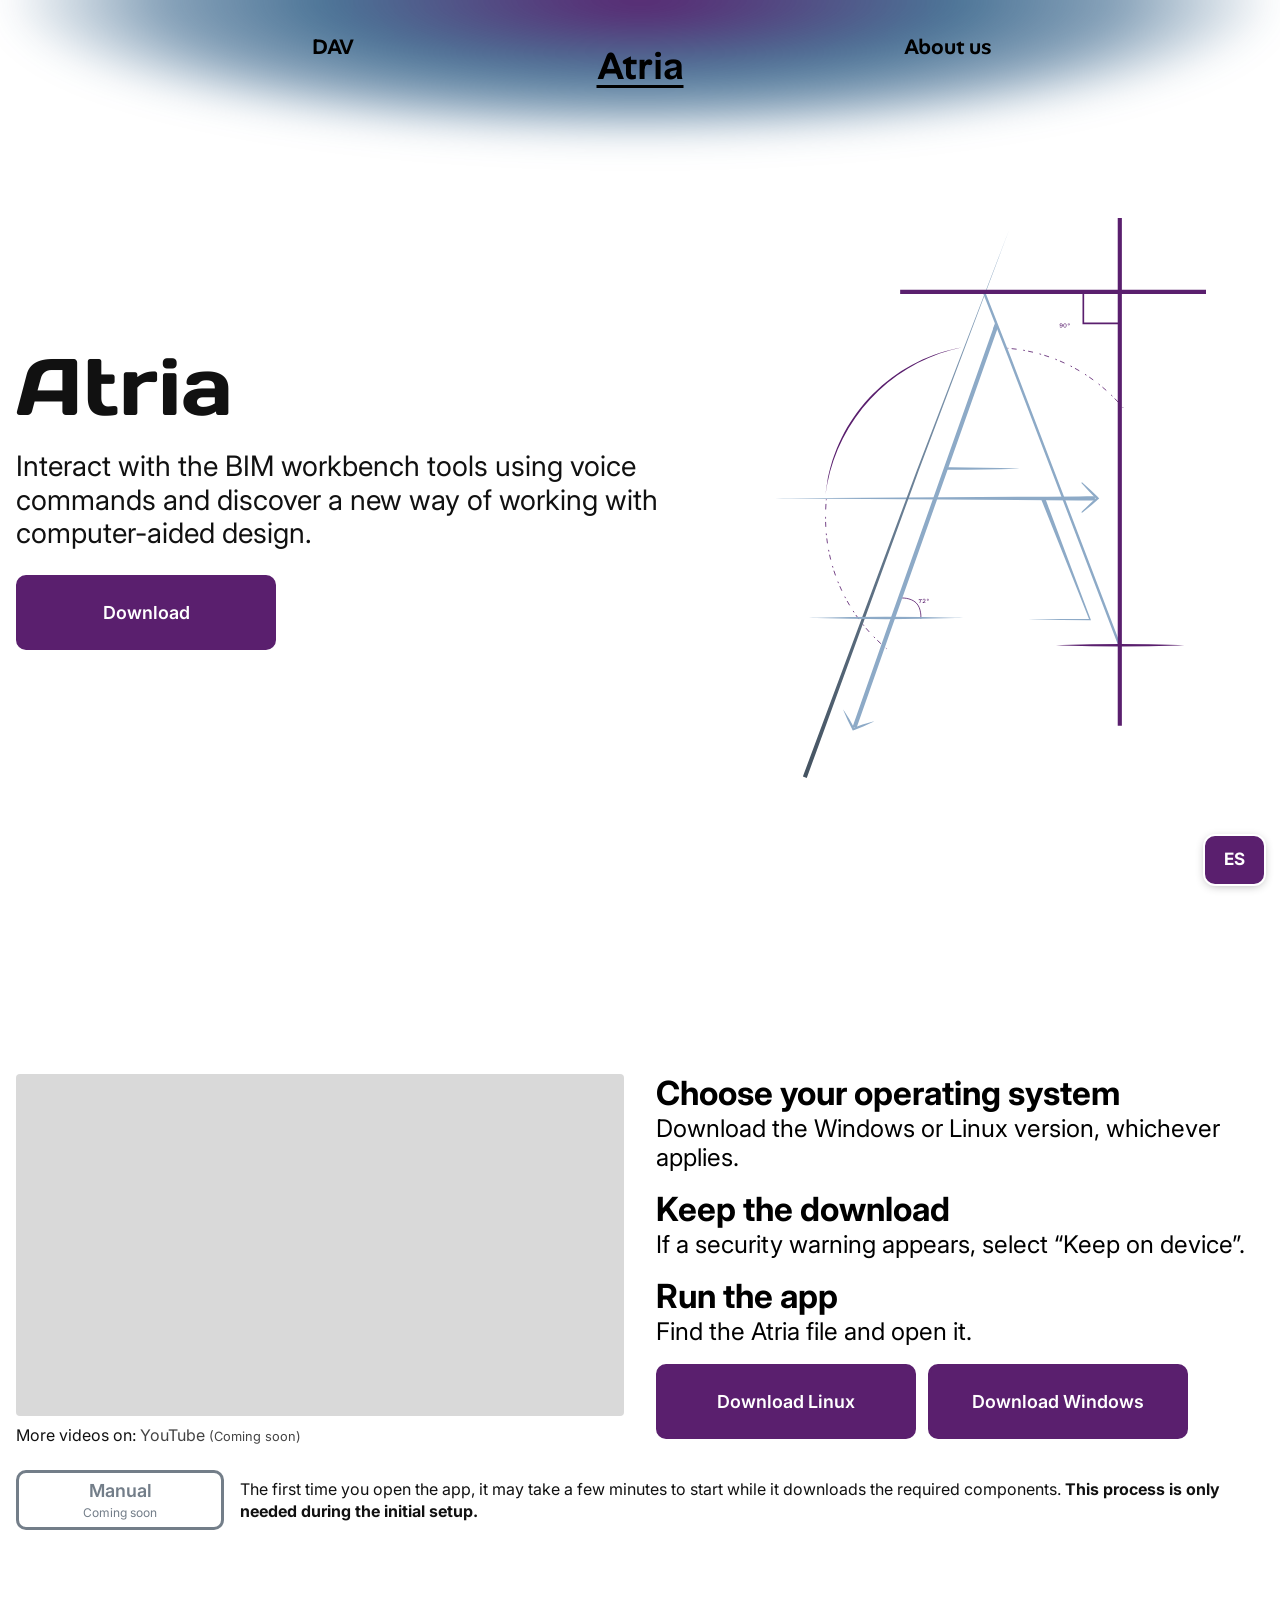
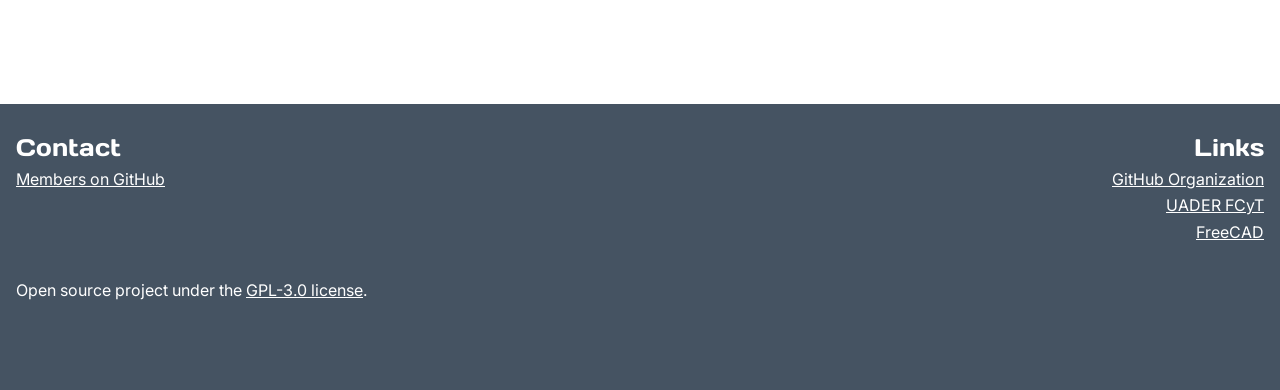
==== en/index.html @ 426ceb81 "fix(header): center navigation and refine radial gradients" ====
<!doctype html>
<html lang="en">
<head>
  <meta charset="utf-8">
  <meta name="viewport" content="width=device-width, initial-scale=1">
  <title>Atria — Voice commands for the BIM workbench</title>
  <meta name="description" content="Atria lets you interact with the BIM workbench tools using voice commands. Open source project from UADER.">
  <link rel="canonical" href="https://dav-atria-web.vercel.app/en/">
  <link rel="alternate" hreflang="es" href="https://dav-atria-web.vercel.app/">
  <link rel="alternate" hreflang="en" href="https://dav-atria-web.vercel.app/en/">
  <link rel="alternate" hreflang="x-default" href="https://dav-atria-web.vercel.app/">
  <meta property="og:type" content="website">
  <meta property="og:title" content="Atria — Voice commands for the BIM workbench">
  <meta property="og:description" content="Atria lets you interact with the BIM workbench tools using voice commands. Open source project from UADER.">
  <meta property="og:url" content="https://dav-atria-web.vercel.app/en/">
  <meta property="og:locale" content="en_US">
  <!-- TODO: og:image (URL absoluta bajo https://dav-atria-web.vercel.app/assets/img/) cuando se exporte desde Figma -->
  <link rel="icon" type="image/svg+xml" href="../assets/img/atria-ilustracion.svg">
  <link rel="preconnect" href="https://fonts.googleapis.com">
  <link rel="preconnect" href="https://fonts.gstatic.com" crossorigin>
  <link href="https://fonts.googleapis.com/css2?family=Alan+Sans:wght@300..900&family=Days+One&family=Inter:wght@400;600;700&display=swap" rel="stylesheet">
  <link rel="stylesheet" href="../css/styles.css">
</head>
<body>
  <a class="skip-link" href="#main">Skip to content</a>

  <header class="site-header" data-active="atria">
    <div class="nav-blob" aria-hidden="true"></div>
    <div class="site-header__bar">
      <button type="button" class="menu-toggle" aria-expanded="false" aria-controls="main-nav">Menu</button>
      <nav id="main-nav" class="main-nav" aria-label="Main">
        <a href="../en/dav.html">DAV</a>
        <a href="../en/index.html" aria-current="page"><span translate="no" class="notranslate">Atria</span></a>
        <a href="../en/about.html">About us</a>
      </nav>
    </div>
  </header>

  <main id="main">
    <section class="section section--screen section--atria" aria-labelledby="page-title">
      <div class="container">
        <div class="hero">
          <div class="hero__text">
            <h1 id="page-title"><span translate="no" class="notranslate">Atria</span></h1>
            <p class="lead">Interact with the BIM workbench tools using voice commands and discover a new way of working with computer-aided design.</p>
            <div class="btn-row">
              <a class="btn btn--atria" href="#descargas"><span class="btn__label">Download</span></a>
            </div>
          </div>
          <img class="hero__visual hero__visual--atria" src="../assets/img/atria-ilustracion.svg" alt="" width="520" height="675">
        </div>
      </div>
    </section>
    <section class="section section--screen section--atria" id="descargas" aria-label="How to install Atria">
      <div class="container">
        <div class="downloads">
          <div class="downloads__video" role="img" aria-label="Space reserved for the tutorial video"></div>
          <p class="downloads__more">More videos on:
            <span class="link-soon" data-link="youtube">YouTube <small>(Coming soon)</small></span>
          </p>
          <div class="steps" role="group" aria-label="How to install Atria">
            <div class="step">
              <h2>Choose your operating system</h2>
              <p>Download the Windows or Linux version, whichever applies.</p>
            </div>
            <div class="step">
              <h2>Keep the download</h2>
              <p>If a security warning appears, select “Keep on device”.</p>
            </div>
            <div class="step">
              <h2>Run the app</h2>
              <p>Find the <span translate="no" class="notranslate">Atria</span> file and open it.</p>
            </div>
            <div class="btn-row">
              <button type="button" class="btn btn--atria" data-link="downloads.atriaLinux" disabled aria-disabled="true"><span class="btn__label">Download Linux</span><small>Coming soon</small></button>
              <button type="button" class="btn btn--atria" data-link="downloads.atriaWindows" disabled aria-disabled="true"><span class="btn__label">Download Windows</span><small>Coming soon</small></button>
            </div>
          </div>
          <div class="manual">
            <button type="button" class="btn btn--outline btn--atria-outline" data-link="manual.atria.en" disabled aria-disabled="true"><span class="btn__label">Manual</span><small>Coming soon</small></button>
            <p>The first time you open the app, it may take a few minutes to start while it downloads the required components. <strong>This process is only needed during the initial setup.</strong></p>
          </div>
        </div>
      </div>
    </section>
  </main>

  <footer class="site-footer site-footer--atria">
    <div class="container site-footer__grid">
      <div>
        <h2 class="site-footer__title">Contact</h2>
        <ul>
          <li><a href="https://github.com/orgs/DAv-Project-Team-UADER/people" target="_blank" rel="noopener noreferrer">Members on GitHub</a></li>
        </ul>
      </div>
      <div class="site-footer__right">
        <h2 class="site-footer__title">Links</h2>
        <ul>
          <li><a href="https://github.com/DAv-Project-Team-UADER" target="_blank" rel="noopener noreferrer">GitHub Organization</a></li>
          <!-- TODO: confirmar la URL oficial de UADER FCyT y cargarla en js/config.js (uader) -->
          <li><span data-link="uader">UADER FCyT</span></li>
          <li><a href="https://www.freecad.org" target="_blank" rel="noopener noreferrer">FreeCAD</a></li>
        </ul>
      </div>
      <p class="site-footer__license">Open source project under the <a href="https://github.com/DAv-Project-Team-UADER/Atria/blob/main/LICENSE" target="_blank" rel="noopener noreferrer">GPL-3.0 license</a>.</p>
    </div>
  </footer>

  <nav class="lang-switch lang-switch--atria" aria-label="Language">
    <a href="../index.html" lang="es" hreflang="es" title="Español">ES</a>
  </nav>

  <script src="../js/config.js"></script>
  <script src="../js/main.js"></script>
</body>
</html>
---- css/styles.css ----
/* ==========================================================
   Atria / DAV — landing
   Variables del Figma: colores y tipografías
   ========================================================== */
:root {
  /* Atria */
  --atria-purple: #5A1F6E;
  --atria-blue-gray: #8DAAC7;
  --atria-slate: #455362;

  /* DAV */
  --dav-navy: #104674;
  --dav-sky: #49A6CF;
  --dav-green: #60AC76;
  --dav-lime: #92B54E;
  --dav-amber: #EFB336;

  /* Neutros */
  --color-bg: #ffffff;
  --color-text: #111111;
  --color-muted: #f1f2f4;
  --color-video: #d9d9d9;

  /* Tipografía */
  --font-title: "Days One", system-ui, sans-serif;
  --font-body: "Inter", system-ui, sans-serif;
  /* Jerarquía: título (nombre de la página, 80px) > subtítulo (36px) > texto (26px) > texto chico (16px).
     Los mínimos mantienen la lectura en pantallas chicas. */
  --fs-title: clamp(2.5rem, 8vw, 5rem);
  --fs-sub: clamp(1.375rem, 2.6vw, 2.25rem);
  --fs-lead: clamp(1.125rem, 2.2vw, 2rem);      /* descripción del hero */
  --fs-text: clamp(1rem, 1.9vw, 1.625rem);      /* párrafos, pasos, listas */
  --fs-small: 1rem;
  --fs-btn: clamp(0.9375rem, 1.4vw, 1.25rem);        /* TODO: confirmar tamaño de texto del botón */

  /* Layout */
  --header-h: 96px;
  --container: 1360px;
  --gutter: 16px;
  --radius: 8px;

  /* Animación: solo lo definido en el prototipo de Figma */
  --btn-transition: 300ms ease-out;  /* botones: Figma, Smart animate 300ms ease-out */
}

*, *::before, *::after { box-sizing: border-box; }

html { scroll-padding-top: var(--header-h); }

body {
  margin: 0;
  font-family: var(--font-body);
  font-weight: 400;
  color: var(--color-text);
  background: var(--color-bg);
  line-height: 1.4;
  overflow-x: hidden;
}

img, svg { max-width: 100%; height: auto; }

h1, h2, .title {
  font-family: var(--font-title);
  font-weight: 400;
  font-size: var(--fs-title);
  line-height: 1;
  letter-spacing: 0;
  margin: 0 0 24px;
}

h3 { margin: 0 0 4px; font-size: 1rem; font-weight: 700; }
p { margin: 0 0 12px; }

a { color: inherit; }
a:focus-visible, button:focus-visible {
  outline: 3px solid var(--atria-purple);
  outline-offset: 3px;
}

.container {
  width: 100%;
  max-width: var(--container);
  margin: 0 auto;
  padding: 0 var(--gutter);
}

.skip-link {
  position: absolute;
  left: 8px;
  top: -60px;
  background: var(--atria-purple);
  color: #fff;
  padding: 8px 12px;
  border-radius: var(--radius);
  z-index: 100;
}
.skip-link:focus { top: 8px; }

/* ---------- Header / nav ---------- */
/* Medio elipse con degradé que contiene los tres nombres. El activo va al centro y subrayado.
   El degradé y el color del texto cambian según la página (data-active). */
.site-header {
  position: sticky;
  top: 0;
  z-index: 50;
  height: var(--header-h);
  pointer-events: none;
}
.site-header > * { pointer-events: auto; }
/* Se esconde al bajar (clase .is-hidden desde main.js) y vuelve al subir. Mismo timing que el prototipo. */
.site-header { transition: transform var(--btn-transition); }
.site-header.is-hidden { transform: translateY(-100%); }
.site-header.is-hidden:focus-within { transform: none; }

.nav-blob {
  position: absolute;
  top: 0;
  left: 50%;
  transform: translateX(-50%);
  width: 100%;
  height: 100%;
  border-radius: 0 0 50% 50% / 0 0 100% 100%;
  pointer-events: none;
}
.site-header[data-active="atria"] {
  --nav-text: #000;
  --nav-gradient: radial-gradient(ellipse farthest-side at 50% 50%, #5A1F6E 0%, rgb(16 70 116 / 75%) 50%, rgb(16 70 116 / 50%) 75%, rgb(16 70 116 / 0%) 100%);
}
.site-header[data-active="dav"] {
  --nav-text: #000;
  --nav-gradient: radial-gradient(ellipse farthest-side at 50% 50%, #60AC76 0%, rgb(146 181 78 / 75%) 50%, rgb(239 179 54 / 50%) 75%, rgb(239 179 54 / 0%) 100%);
}
.site-header[data-active="about"] {
  --nav-text: #000;
  --nav-gradient: radial-gradient(ellipse farthest-side at 50% 50%, #455362 0%, rgb(141 170 199 / 75%) 50%, rgb(141 170 199 / 50%) 75%, rgb(141 170 199 / 0%) 100%);
}
.site-header .nav-blob {
  background: none;
  height: auto;
  aspect-ratio: 3000 / 331;
}
.site-header .nav-blob::before {
  content: "";
  position: absolute;
  top: 0;
  left: 0;
  width: 100%;
  height: auto;
  aspect-ratio: 1500 / 331;
  transform: translateY(-50%);
  border-radius: 50%;
  background: var(--nav-gradient);
  filter: blur(min(1.333vw, 20px));
}

.site-header__bar {
  position: relative;
  height: 100%;
  max-width: var(--container);
  margin: 0 auto;
  padding: 0 var(--gutter);
  display: flex;
  align-items: center;
  justify-content: center;
  color: var(--nav-text);
}

.main-nav {
  display: grid;
  grid-template-columns: minmax(0, 1fr) auto minmax(0, 1fr);
  column-gap: clamp(12px, 1.333vw, 20px);
  align-items: center;
  width: 100%;
  max-width: 1100px;
  margin: 0 auto;
  font-family: "Alan Sans", sans-serif;
}
.main-nav a:first-child, .main-nav a:last-child { justify-self: center; }
.main-nav a {
  color: var(--nav-text);
  text-decoration: none;
  font-weight: 600;
  font-size: clamp(18px, 1.667vw, 25px);
  padding: 6px 4px;
  white-space: nowrap;
}
.main-nav a:hover { text-decoration: underline; text-underline-offset: 6px; text-decoration-thickness: 2px; }
.main-nav a[aria-current="page"] {
  grid-column: 2;
  justify-self: center;
  font-size: clamp(30px, 3vw, 45px);
  text-decoration: underline;
  text-underline-offset: 6px;
  text-decoration-thickness: 3px;
  transform: translateY(19px);
}

.menu-toggle {
  display: none;
  font: inherit;
  font-weight: 700;
  padding: 8px 14px;
  border: 2px solid currentColor;
  border-radius: var(--radius);
  background: transparent;
  color: var(--nav-text);
  cursor: pointer;
}

/* ---------- Selector de idioma: fijo abajo a la derecha, color según la página ---------- */
.lang-switch {
  position: fixed;
  right: max(16px, env(safe-area-inset-right));
  bottom: max(16px, env(safe-area-inset-bottom));
  z-index: 60;
  --lang-c: var(--atria-purple);
}
.lang-switch--dav { --lang-c: var(--dav-navy); }
.lang-switch--about { --lang-c: var(--atria-slate); }
.lang-switch a {
  display: inline-flex;
  align-items: center;
  justify-content: center;
  min-width: 56px;
  height: 48px;
  padding: 0 16px;
  font-weight: 700;
  font-size: 1.0625rem;
  text-decoration: none;
  color: #fff;
  background: var(--lang-c);
  border: 3px solid var(--lang-c);
  border-radius: 10px;
  box-shadow: 0 0 0 2px #fff, 0 2px 10px rgba(0, 0, 0, 0.3);
  transition: background var(--btn-transition), color var(--btn-transition);
}
.lang-switch a:hover { background: #fff; color: var(--lang-c); }
.lang-switch a:focus-visible { outline: 3px solid var(--lang-c); outline-offset: 5px; }

/* ---------- Secciones ---------- */
.section { padding: 56px 0; }
.section--about { background: var(--color-bg); }

/* Hero y descargas ocupan cada uno el alto visible (pantalla menos el header). */
.section--screen {
  min-height: calc(100vh - var(--header-h));
  min-height: calc(100svh - var(--header-h));
  display: flex;
  align-items: center;
  padding: 24px 0;
}
.section--screen > .container { width: 100%; }

.hero {
  display: grid;
  grid-template-columns: 1.1fr 0.9fr;
  gap: 32px;
  align-items: center;
}
.lead { font-size: var(--fs-lead); line-height: 1.2; margin-bottom: 24px; }

.hero__visual { min-height: 260px; border-radius: var(--radius); }
.hero__visual--atria, .hero__visual--dav {
  display: block;
  width: 100%;
  height: auto;
  min-height: 0;
  max-height: min(560px, calc(100svh - var(--header-h) - 96px));
  object-fit: contain;
  border-radius: 0;
}

/* ---------- Botones ---------- */
/* Figma: descarga 260x75, manual 208x60, radio 10px, borde 3px.
   Hover: cambia a la variante alternativa (relleno <-> contorno), ease-out 300ms. */
.btn-row { display: flex; flex-wrap: wrap; gap: 12px; }

.btn {
  display: inline-flex;
  flex-direction: column;
  align-items: center;
  justify-content: center;
  gap: 2px;
  width: 260px;
  max-width: 100%;
  height: 75px;
  padding: 0 8px;
  font: inherit;
  font-weight: 600;
  font-size: var(--fs-btn);
  text-decoration: none;
  border: 3px solid transparent;
  border-radius: 10px;
  cursor: pointer;
  transition: background var(--btn-transition), color var(--btn-transition), border-color var(--btn-transition);
}
.btn .btn__label { white-space: nowrap; }
.btn small { font-size: 0.75rem; font-weight: 400; }
.btn--outline { width: 208px; height: 60px; flex: none; }

.btn--atria { background: var(--atria-purple); border-color: var(--atria-purple); color: #fff; }
.btn--atria:hover { background: #fff; color: var(--atria-purple); }
.btn--dav { background: var(--dav-navy); border-color: var(--dav-navy); color: #fff; }
.btn--dav:hover { background: #fff; color: var(--dav-navy); }

.btn--atria-outline { background: #fff; color: var(--atria-slate); border-color: var(--atria-slate); }
.btn--atria-outline:hover { background: var(--atria-slate); color: #fff; }
.btn--dav-outline { background: #fff; color: #2f6f46; border-color: var(--dav-green); }
.btn--dav-outline:hover { background: var(--dav-green); color: #10351f; }

.btn[disabled], .btn[aria-disabled="true"] { cursor: not-allowed; opacity: 0.75; }

.link-soon { color: #444; }
.link-soon small { font-size: 0.8em; }

/* ---------- Bloque de descargas ---------- */
.downloads {
  display: grid;
  grid-template-columns: minmax(0, 1fr) minmax(0, 1fr);
  gap: 8px 32px;
}
.downloads__video {
  background: var(--color-video);
  border-radius: 4px;
  aspect-ratio: 16 / 9;
}
.downloads__more { grid-column: 1; font-size: var(--fs-small); margin: 0; }
.steps { grid-column: 2; grid-row: 1 / span 2; color: #000; }
.step { margin-bottom: 18px; font-size: var(--fs-text); line-height: 1.2; }
.step h2, .step h3 { font-family: var(--font-body); font-size: var(--fs-sub); line-height: inherit; font-weight: 700; letter-spacing: 0; margin: 0; }
.step p { font-weight: 400; margin: 0; }
.manual {
  grid-column: 1 / -1;
  display: flex;
  gap: 16px;
  align-items: center;
  font-size: var(--fs-small);
  margin-top: 16px;
}
.manual p { margin: 0; }

/* ---------- Sobre nosotros ---------- */
.title--center { text-align: center; }
.about__text { max-width: 900px; margin: 0 auto 40px; text-align: center; font-size: var(--fs-text); line-height: 1.35; }

.teams { display: grid; grid-template-columns: 1fr 1fr; gap: 32px; }
.team { display: grid; grid-template-columns: 1fr 1fr; gap: 0 16px; align-content: start; }
.team__title {
  grid-column: 1 / -1;
  text-align: center;
  font-family: var(--font-title);
  font-weight: 400;
  font-size: var(--fs-sub);
  margin: 0 0 12px;
}
.team__list { list-style: none; margin: 0; padding: 0; font-size: var(--fs-text); line-height: 1.2; color: #000; }
.team__list + .team__list { text-align: right; }
.team__list li { padding: 2px 0; }

/* ---------- Footer ---------- */
.site-footer { background: var(--atria-slate); color: #fff; padding: 32px 0 88px; } /* margen abajo: no tapar los links con el botón de idioma */
.site-footer--atria { background: var(--atria-slate); }
/* Figma usa blanco sobre #49A6CF (2.7:1, no cumple AA); se usa texto oscuro (6:1) */
.site-footer--dav { background: var(--dav-sky); color: #0b1f2e; }
.site-footer--about { background: var(--atria-purple); }
.site-footer a { color: inherit; }
.site-footer a:focus-visible { outline-color: currentColor; }
.site-footer__grid { display: grid; grid-template-columns: 1fr 1fr; gap: 16px; }
.site-footer__title { font-size: 1.5rem; margin: 0 0 8px; }
.site-footer ul { list-style: none; margin: 0; padding: 0; font-size: var(--fs-small); }
.site-footer li { margin-bottom: 4px; }
.site-footer__right { text-align: right; }
.site-footer__license { grid-column: 1 / -1; font-size: var(--fs-small); margin: 16px 0 0; }

/* ---------- Responsive ---------- */
@media (max-width: 900px) {
  .hero, .downloads { grid-template-columns: 1fr; }
  .downloads__more, .steps { grid-column: 1; grid-row: auto; }
  .hero__visual { min-height: 0; order: -1; }
  .hero__visual--atria, .hero__visual--dav { max-height: min(300px, 28svh); }
  .hero { gap: 20px; }
}

@media (max-width: 720px) {
  :root { --header-h: 64px; }
  .nav-blob { width: 100%; }
  .menu-toggle { display: inline-block; }
  .main-nav {
    display: none;
    position: absolute;
    top: 100%;
    left: var(--gutter);
    right: var(--gutter);
    width: auto;
    max-width: none;
    margin: 0;
    flex-direction: column;
    align-items: flex-start;
    gap: 4px;
    padding: 12px 16px 16px;
    background: var(--color-bg);
    border: 1px solid var(--color-muted);
    border-radius: var(--radius);
    box-shadow: 0 6px 18px rgba(0, 0, 0, 0.18);
  }
  .main-nav a, .main-nav a[aria-current="page"] { color: #000; font-size: 1.125rem; transform: none; }
  .main-nav.is-open { display: flex; }
  .teams { grid-template-columns: 1fr; }
  .section { padding: 40px 0; }
  .section--screen { padding: 12px 0 72px; } /* deja lugar al botón de idioma fijo */
}

@media (max-width: 420px) {
  .manual { flex-direction: column; align-items: flex-start; }
  .btn-row .btn { width: 100%; }
}

/* ---------- Transición entre páginas (prototipo de Figma) ----------
   Figma: Smart animate, 0.3 s, ease-out. Se animan el degradé (Ellipse 1) y el menú.
   En "Sobre nosotros" la elipse mide 354.046 px de alto contra 331.081 px en Atria y DAV,
   con la base fija: arriba queda 22.965 px más alta. Se aplica con View Transitions entre
   páginas (Chrome, Edge y Safari recientes); en el resto se navega sin animación. */
.nav-blob { view-transition-name: nav-blob; }

.main-nav a[href$="dav.html"] { view-transition-name: nav-dav; }
.main-nav a[href$="index.html"] { view-transition-name: nav-atria; }
.main-nav a[href$="nosotros.html"],
.main-nav a[href$="about.html"] { view-transition-name: nav-about; }

@media (prefers-reduced-motion: no-preference) {
  @view-transition { navigation: auto; }

  /* El resto de la página cambia de golpe: el prototipo solo anima el degradé y el menú */
  ::view-transition-old(root) { display: none; }
  ::view-transition-new(root) { animation: none; mix-blend-mode: normal; }

  ::view-transition-group(nav-blob), ::view-transition-group(nav-dav),
  ::view-transition-group(nav-atria), ::view-transition-group(nav-about),
  ::view-transition-old(nav-blob), ::view-transition-old(nav-dav),
  ::view-transition-old(nav-atria), ::view-transition-old(nav-about),
  ::view-transition-new(nav-blob), ::view-transition-new(nav-dav),
  ::view-transition-new(nav-atria), ::view-transition-new(nav-about) {
    animation-duration: 0.3s;
    animation-timing-function: ease-out;
  }
}

/* ---------- Accesibilidad: reducir movimiento ---------- */
@media (prefers-reduced-motion: reduce) {
  *, *::before, *::after {
    transition: none !important;
    animation: none !important;
  }
}
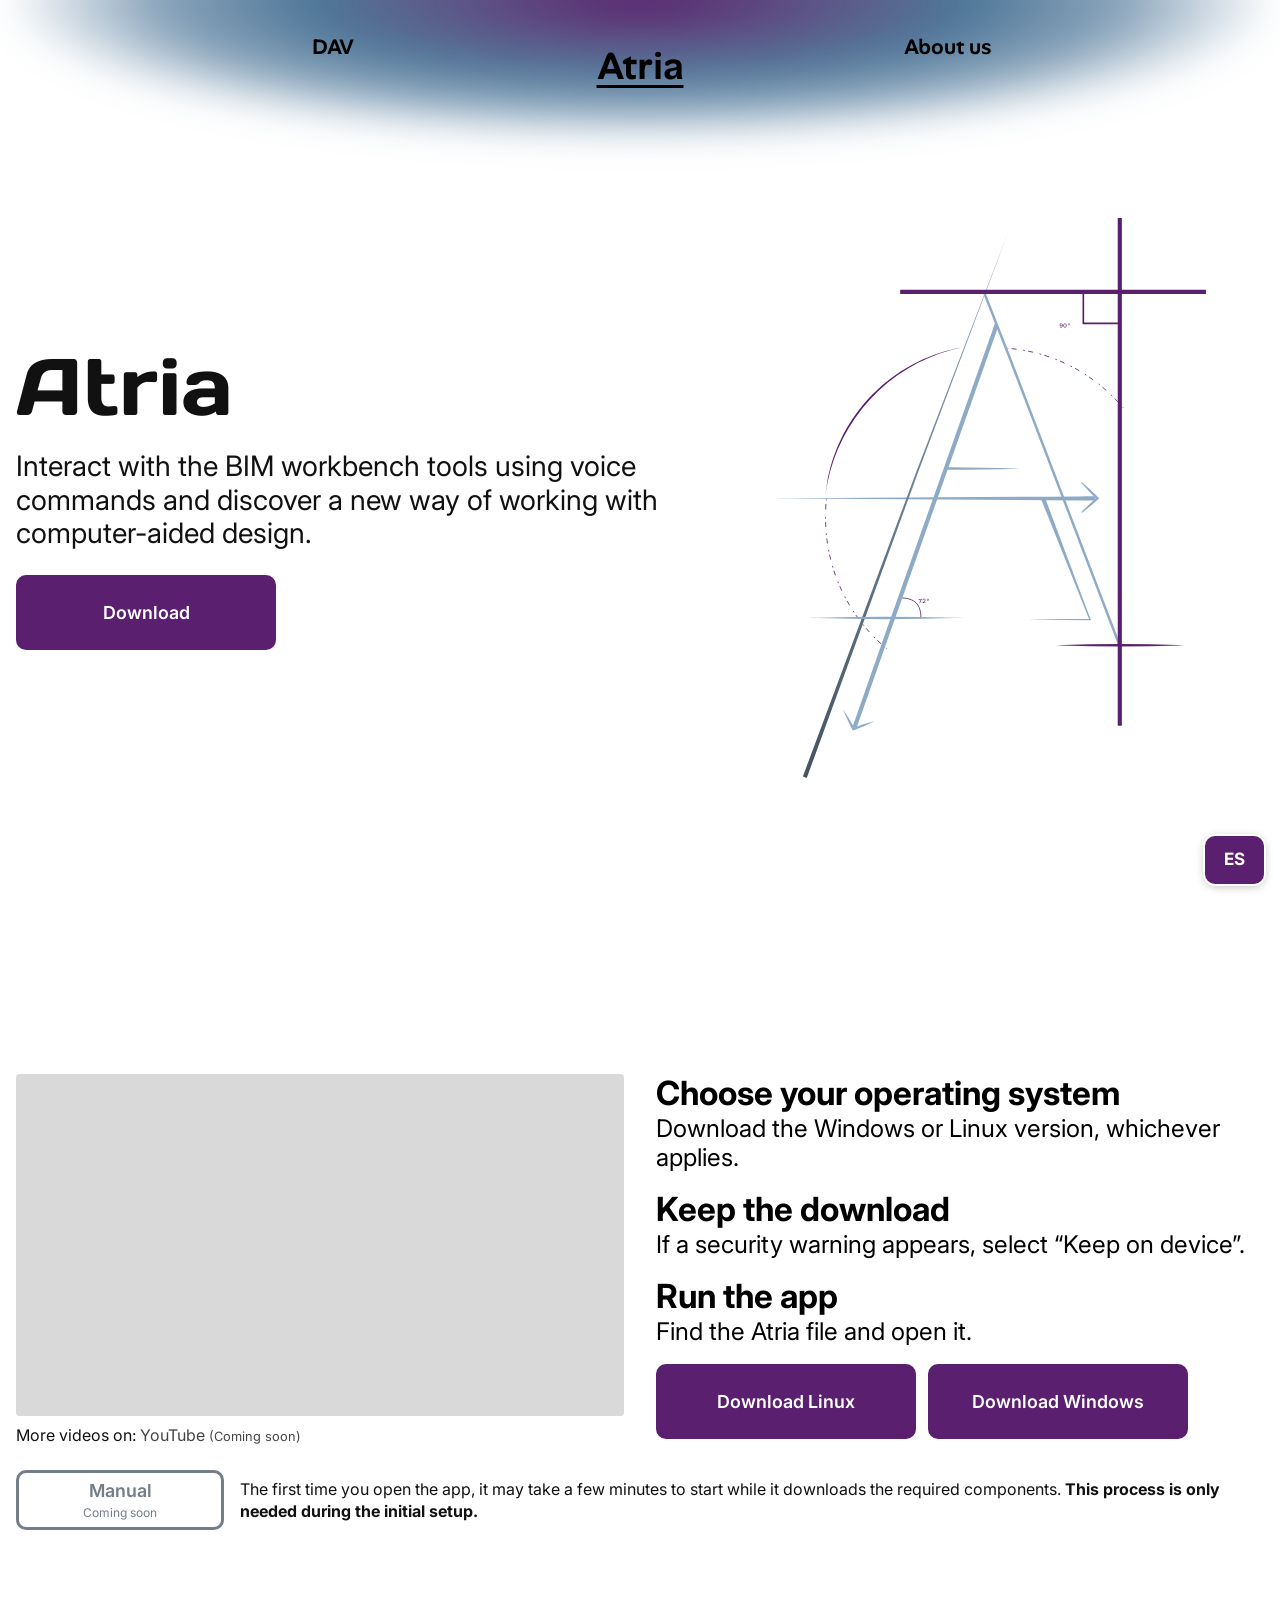
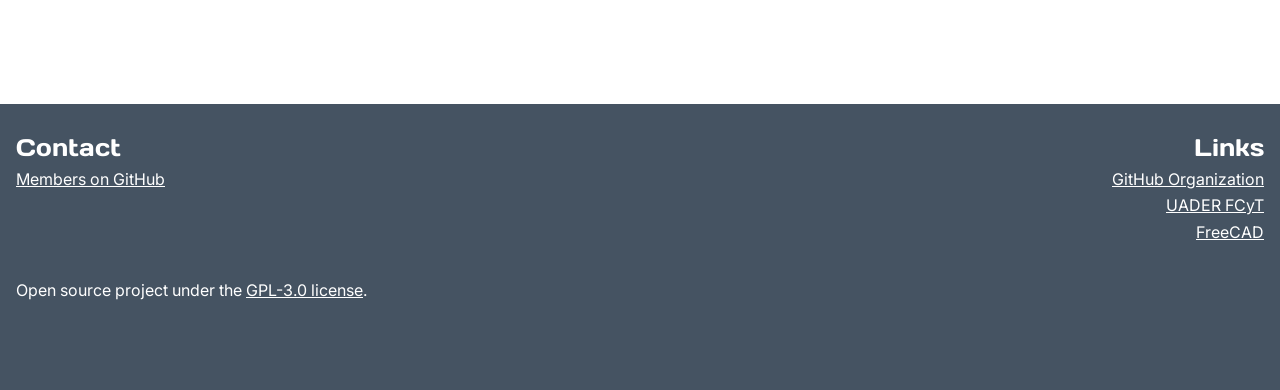
==== commit 3d38c92b: "refactor(styles): centralize font imports and design tokens" ====
--- a/en/index.html
+++ b/en/index.html
@@ -16,9 +16,6 @@
   <meta property="og:locale" content="en_US">
   <!-- TODO: og:image (URL absoluta bajo https://dav-atria-web.vercel.app/assets/img/) cuando se exporte desde Figma -->
   <link rel="icon" type="image/svg+xml" href="../assets/img/atria-ilustracion.svg">
-  <link rel="preconnect" href="https://fonts.googleapis.com">
-  <link rel="preconnect" href="https://fonts.gstatic.com" crossorigin>
-  <link href="https://fonts.googleapis.com/css2?family=Alan+Sans:wght@300..900&family=Days+One&family=Inter:wght@400;600;700&display=swap" rel="stylesheet">
   <link rel="stylesheet" href="../css/styles.css">
 </head>
 <body>
--- a/css/styles.css
+++ b/css/styles.css
@@ -1,3 +1,5 @@
+@import url("https://fonts.googleapis.com/css2?family=Alan+Sans:wght@300..900&family=Days+One&family=Inter:wght@400;600;700&display=swap");
+
 /* ==========================================================
    Atria / DAV — landing
    Variables del Figma: colores y tipografías
@@ -24,6 +26,7 @@
   /* Tipografía */
   --font-title: "Days One", system-ui, sans-serif;
   --font-body: "Inter", system-ui, sans-serif;
+  --font-nav: "Alan Sans", system-ui, sans-serif;
   /* Jerarquía: título (nombre de la página, 80px) > subtítulo (36px) > texto (26px) > texto chico (16px).
      Los mínimos mantienen la lectura en pantallas chicas. */
   --fs-title: clamp(2.5rem, 8vw, 5rem);
@@ -38,6 +41,15 @@
   --container: 1360px;
   --gutter: 16px;
   --radius: 8px;
+
+  /* Navegación */
+  --nav-text: #000;
+  --nav-font-size: clamp(18px, 1.667vw, 25px);
+  --nav-active-font-size: clamp(30px, 3vw, 45px);
+  --nav-gap: clamp(12px, 1.333vw, 20px);
+  --nav-max-width: 1100px;
+  --nav-blur: blur(min(1.333vw, 20px));
+  --nav-active-offset: 19px;
 
   /* Animación: solo lo definido en el prototipo de Figma */
   --btn-transition: 300ms ease-out;  /* botones: Figma, Smart animate 300ms ease-out */
@@ -123,16 +135,13 @@
   pointer-events: none;
 }
 .site-header[data-active="atria"] {
-  --nav-text: #000;
-  --nav-gradient: radial-gradient(ellipse farthest-side at 50% 50%, #5A1F6E 0%, rgb(16 70 116 / 75%) 50%, rgb(16 70 116 / 50%) 75%, rgb(16 70 116 / 0%) 100%);
+  --nav-gradient: radial-gradient(ellipse farthest-side at 50% 50%, var(--atria-purple) 0%, color-mix(in srgb, var(--dav-navy) 75%, transparent) 50%, color-mix(in srgb, var(--dav-navy) 50%, transparent) 75%, transparent 100%);
 }
 .site-header[data-active="dav"] {
-  --nav-text: #000;
-  --nav-gradient: radial-gradient(ellipse farthest-side at 50% 50%, #60AC76 0%, rgb(146 181 78 / 75%) 50%, rgb(239 179 54 / 50%) 75%, rgb(239 179 54 / 0%) 100%);
+  --nav-gradient: radial-gradient(ellipse farthest-side at 50% 50%, var(--dav-green) 0%, color-mix(in srgb, var(--dav-lime) 75%, transparent) 50%, color-mix(in srgb, var(--dav-amber) 50%, transparent) 75%, transparent 100%);
 }
 .site-header[data-active="about"] {
-  --nav-text: #000;
-  --nav-gradient: radial-gradient(ellipse farthest-side at 50% 50%, #455362 0%, rgb(141 170 199 / 75%) 50%, rgb(141 170 199 / 50%) 75%, rgb(141 170 199 / 0%) 100%);
+  --nav-gradient: radial-gradient(ellipse farthest-side at 50% 50%, var(--atria-slate) 0%, color-mix(in srgb, var(--atria-blue-gray) 75%, transparent) 50%, color-mix(in srgb, var(--atria-blue-gray) 50%, transparent) 75%, transparent 100%);
 }
 .site-header .nav-blob {
   background: none;
@@ -150,7 +159,7 @@
   transform: translateY(-50%);
   border-radius: 50%;
   background: var(--nav-gradient);
-  filter: blur(min(1.333vw, 20px));
+  filter: var(--nav-blur);
 }
 
 .site-header__bar {
@@ -168,19 +177,19 @@
 .main-nav {
   display: grid;
   grid-template-columns: minmax(0, 1fr) auto minmax(0, 1fr);
-  column-gap: clamp(12px, 1.333vw, 20px);
+  column-gap: var(--nav-gap);
   align-items: center;
   width: 100%;
-  max-width: 1100px;
+  max-width: var(--nav-max-width);
   margin: 0 auto;
-  font-family: "Alan Sans", sans-serif;
+  font-family: var(--font-nav);
 }
 .main-nav a:first-child, .main-nav a:last-child { justify-self: center; }
 .main-nav a {
   color: var(--nav-text);
   text-decoration: none;
   font-weight: 600;
-  font-size: clamp(18px, 1.667vw, 25px);
+  font-size: var(--nav-font-size);
   padding: 6px 4px;
   white-space: nowrap;
 }
@@ -188,11 +197,11 @@
 .main-nav a[aria-current="page"] {
   grid-column: 2;
   justify-self: center;
-  font-size: clamp(30px, 3vw, 45px);
+  font-size: var(--nav-active-font-size);
   text-decoration: underline;
   text-underline-offset: 6px;
   text-decoration-thickness: 3px;
-  transform: translateY(19px);
+  transform: translateY(var(--nav-active-offset));
 }
 
 .menu-toggle {
@@ -394,6 +403,7 @@
     width: auto;
     max-width: none;
     margin: 0;
+    column-gap: 4px;
     flex-direction: column;
     align-items: flex-start;
     gap: 4px;
@@ -403,7 +413,7 @@
     border-radius: var(--radius);
     box-shadow: 0 6px 18px rgba(0, 0, 0, 0.18);
   }
-  .main-nav a, .main-nav a[aria-current="page"] { color: #000; font-size: 1.125rem; transform: none; }
+  .main-nav a, .main-nav a[aria-current="page"] { color: var(--nav-text); font-size: 1.125rem; transform: none; }
   .main-nav.is-open { display: flex; }
   .teams { grid-template-columns: 1fr; }
   .section { padding: 40px 0; }
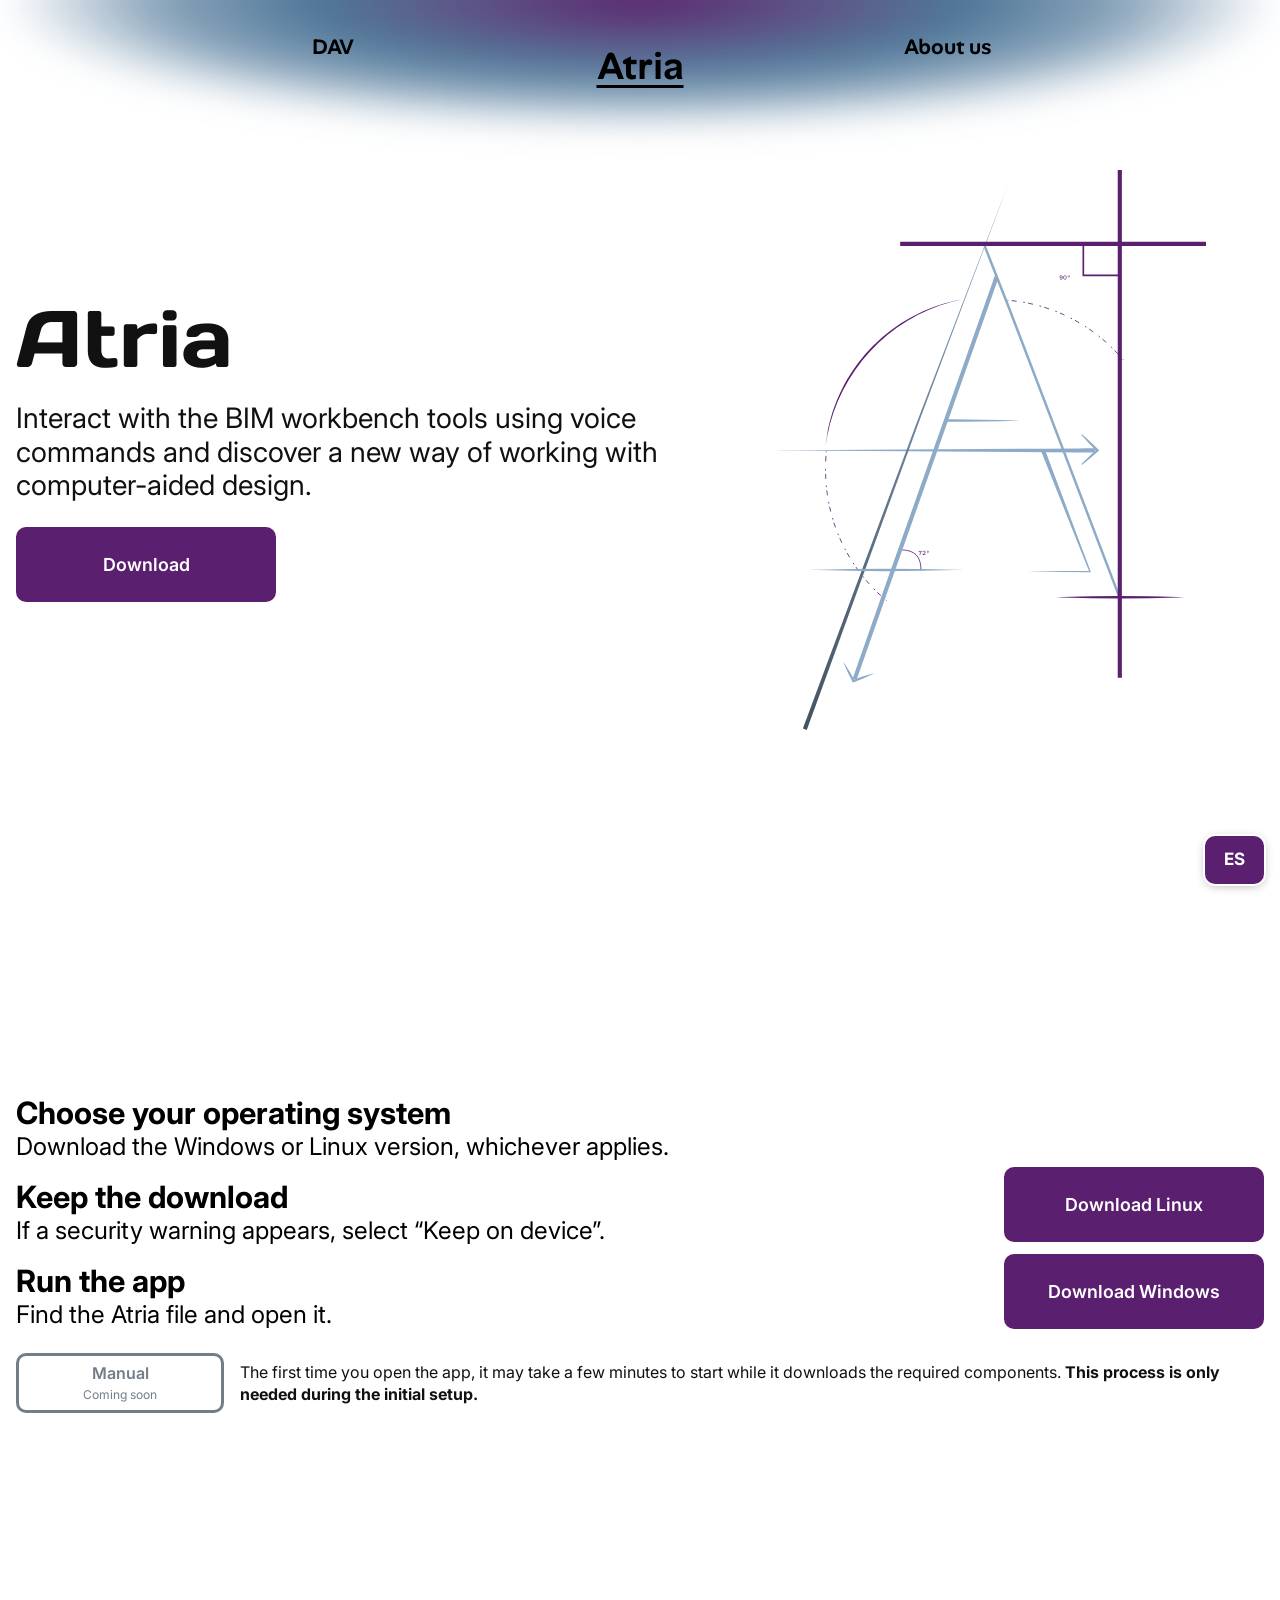
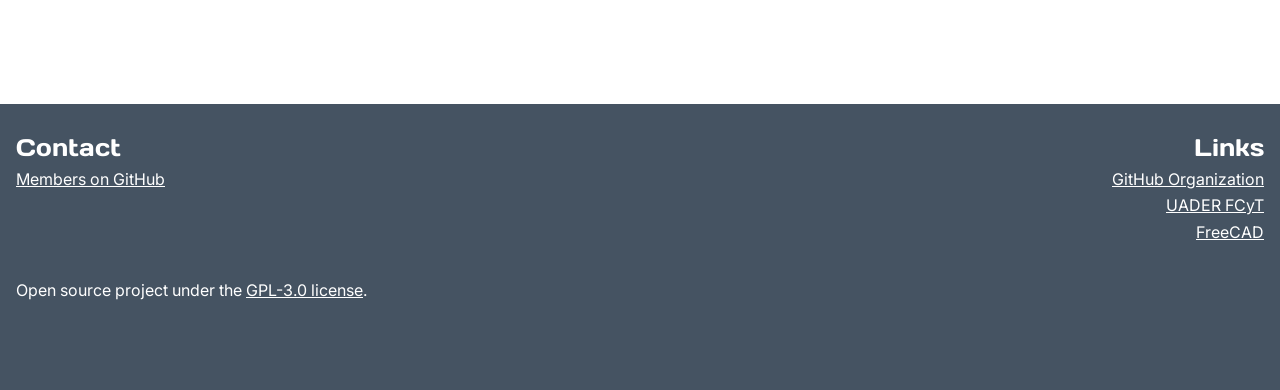
==== commit c534161c: "feat(atria): streamline downloads and remove YouTube teaser" ====
--- a/en/index.html
+++ b/en/index.html
@@ -24,7 +24,6 @@
   <header class="site-header" data-active="atria">
     <div class="nav-blob" aria-hidden="true"></div>
     <div class="site-header__bar">
-      <button type="button" class="menu-toggle" aria-expanded="false" aria-controls="main-nav">Menu</button>
       <nav id="main-nav" class="main-nav" aria-label="Main">
         <a href="../en/dav.html">DAV</a>
         <a href="../en/index.html" aria-current="page"><span translate="no" class="notranslate">Atria</span></a>
@@ -50,11 +49,7 @@
     </section>
     <section class="section section--screen section--atria" id="descargas" aria-label="How to install Atria">
       <div class="container">
-        <div class="downloads">
-          <div class="downloads__video" role="img" aria-label="Space reserved for the tutorial video"></div>
-          <p class="downloads__more">More videos on:
-            <span class="link-soon" data-link="youtube">YouTube <small>(Coming soon)</small></span>
-          </p>
+        <div class="downloads downloads--atria">
           <div class="steps" role="group" aria-label="How to install Atria">
             <div class="step">
               <h2>Choose your operating system</h2>
@@ -68,10 +63,10 @@
               <h2>Run the app</h2>
               <p>Find the <span translate="no" class="notranslate">Atria</span> file and open it.</p>
             </div>
-            <div class="btn-row">
-              <button type="button" class="btn btn--atria" data-link="downloads.atriaLinux" disabled aria-disabled="true"><span class="btn__label">Download Linux</span><small>Coming soon</small></button>
-              <button type="button" class="btn btn--atria" data-link="downloads.atriaWindows" disabled aria-disabled="true"><span class="btn__label">Download Windows</span><small>Coming soon</small></button>
-            </div>
+          </div>
+          <div class="btn-row downloads__actions">
+            <button type="button" class="btn btn--atria" data-link="downloads.atriaLinux" disabled aria-disabled="true"><span class="btn__label">Download Linux</span><small>Coming soon</small></button>
+            <button type="button" class="btn btn--atria" data-link="downloads.atriaWindows" disabled aria-disabled="true"><span class="btn__label">Download Windows</span><small>Coming soon</small></button>
           </div>
           <div class="manual">
             <button type="button" class="btn btn--outline btn--atria-outline" data-link="manual.atria.en" disabled aria-disabled="true"><span class="btn__label">Manual</span><small>Coming soon</small></button>
--- a/css/styles.css
+++ b/css/styles.css
@@ -30,8 +30,9 @@
   /* Jerarquía: título (nombre de la página, 80px) > subtítulo (36px) > texto (26px) > texto chico (16px).
      Los mínimos mantienen la lectura en pantallas chicas. */
   --fs-title: clamp(2.5rem, 8vw, 5rem);
-  --fs-sub: clamp(1.375rem, 2.6vw, 2.25rem);
-  --fs-lead: clamp(1.125rem, 2.2vw, 2rem);      /* descripción del hero */
+  --fs-sub: clamp(1.375rem, 2.6vw, 2.5rem);
+  --fs-step-title: clamp(1.25rem, 2.4vw, 2.25rem);
+  --fs-lead: clamp(1.125rem, 2.2vw, 1.875rem);      /* descripción del hero */
   --fs-text: clamp(1rem, 1.9vw, 1.625rem);      /* párrafos, pasos, listas */
   --fs-small: 1rem;
   --fs-btn: clamp(0.9375rem, 1.4vw, 1.25rem);        /* TODO: confirmar tamaño de texto del botón */
@@ -57,10 +58,14 @@
 
 *, *::before, *::after { box-sizing: border-box; }
 
-html { scroll-padding-top: var(--header-h); }
+html {
+  scroll-padding-top: var(--header-h);
+  scroll-behavior: smooth;
+}
 
 body {
   margin: 0;
+  padding-top: var(--header-h);
   font-family: var(--font-body);
   font-weight: 400;
   color: var(--color-text);
@@ -112,25 +117,26 @@
 /* Medio elipse con degradé que contiene los tres nombres. El activo va al centro y subrayado.
    El degradé y el color del texto cambian según la página (data-active). */
 .site-header {
-  position: sticky;
+  position: fixed;
   top: 0;
+  left: 0;
+  right: 0;
   z-index: 50;
-  height: var(--header-h);
+  min-height: var(--header-h);
   pointer-events: none;
 }
-.site-header > * { pointer-events: auto; }
-/* Se esconde al bajar (clase .is-hidden desde main.js) y vuelve al subir. Mismo timing que el prototipo. */
+.site-header > .site-header__bar { pointer-events: auto; }
 .site-header { transition: transform var(--btn-transition); }
-.site-header.is-hidden { transform: translateY(-100%); }
-.site-header.is-hidden:focus-within { transform: none; }
+.site-header.is-footer-visible { transform: translateY(calc(-100% - 60px)); }
 
 .nav-blob {
-  position: absolute;
+  position: relative;
   top: 0;
-  left: 50%;
-  transform: translateX(-50%);
+  left: auto;
+  transform: none;
   width: 100%;
-  height: 100%;
+  height: max(80px, 10vw);
+  aspect-ratio: auto;
   border-radius: 0 0 50% 50% / 0 0 100% 100%;
   pointer-events: none;
 }
@@ -145,8 +151,6 @@
 }
 .site-header .nav-blob {
   background: none;
-  height: auto;
-  aspect-ratio: 3000 / 331;
 }
 .site-header .nav-blob::before {
   content: "";
@@ -154,8 +158,8 @@
   top: 0;
   left: 0;
   width: 100%;
-  height: auto;
-  aspect-ratio: 1500 / 331;
+  height: max(160px, 20vw);
+  aspect-ratio: auto;
   transform: translateY(-50%);
   border-radius: 50%;
   background: var(--nav-gradient);
@@ -163,8 +167,11 @@
 }
 
 .site-header__bar {
-  position: relative;
-  height: 100%;
+  position: absolute;
+  top: 0;
+  left: 0;
+  right: 0;
+  height: var(--header-h);
   max-width: var(--container);
   margin: 0 auto;
   padding: 0 var(--gutter);
@@ -192,8 +199,9 @@
   font-size: var(--nav-font-size);
   padding: 6px 4px;
   white-space: nowrap;
-}
-.main-nav a:hover { text-decoration: underline; text-underline-offset: 6px; text-decoration-thickness: 2px; }
+  transition: transform 150ms ease-out;
+}
+.main-nav a:hover { text-decoration: none; transform: scale(0.97); }
 .main-nav a[aria-current="page"] {
   grid-column: 2;
   justify-self: center;
@@ -202,18 +210,6 @@
   text-underline-offset: 6px;
   text-decoration-thickness: 3px;
   transform: translateY(var(--nav-active-offset));
-}
-
-.menu-toggle {
-  display: none;
-  font: inherit;
-  font-weight: 700;
-  padding: 8px 14px;
-  border: 2px solid currentColor;
-  border-radius: var(--radius);
-  background: transparent;
-  color: var(--nav-text);
-  cursor: pointer;
 }
 
 /* ---------- Selector de idioma: fijo abajo a la derecha, color según la página ---------- */
@@ -259,6 +255,13 @@
   padding: 24px 0;
 }
 .section--screen > .container { width: 100%; }
+
+@media (min-width: 721px) {
+  .section--atria.section--screen,
+  .section--about.section--screen {
+    padding: 0 0 var(--header-h);
+  }
+}
 
 .hero {
   display: grid;
@@ -328,6 +331,125 @@
   grid-template-columns: minmax(0, 1fr) minmax(0, 1fr);
   gap: 8px 32px;
 }
+.downloads--atria {
+  grid-template-columns: minmax(0, 1fr);
+}
+.downloads--atria .steps {
+  grid-column: 1;
+  grid-row: auto;
+  margin: 0;
+}
+.downloads--atria .steps > .step:last-child {
+  margin-bottom: 0;
+}
+.downloads--atria .manual {
+  grid-column: 1;
+  width: 100%;
+  margin: 16px 0 0;
+}
+.downloads--atria > .downloads__actions {
+  flex-direction: column;
+  align-items: flex-end;
+}
+.downloads--atria .manual .btn {
+  font-size: calc(var(--fs-btn) * 0.9);
+}
+.downloads--atria .manual .btn small {
+  font-size: 0.75em;
+}
+@media (max-width: 420px) {
+  .downloads--atria > .downloads__actions {
+    align-items: stretch;
+    width: 100%;
+  }
+  .downloads--atria > .downloads__actions .btn {
+    width: 100%;
+    height: max(48px, 3.75em);
+    padding: 0 6px;
+    font-size: clamp(12px, 3.1vw, 13px);
+  }
+  .downloads--atria > .downloads__actions .btn small {
+    font-size: max(10px, 0.75em);
+  }
+  .downloads--atria .manual .btn {
+    width: min(208px, 70%);
+    height: 40px;
+    font-size: clamp(11px, 2.8vw, 12px);
+  }
+}
+@media (min-width: 420px) and (max-width: 904px) {
+  .downloads--atria {
+    grid-template-columns: minmax(0, 1fr);
+  }
+  .downloads--atria .steps,
+  .downloads--atria .manual,
+  .downloads--atria > .downloads__actions {
+    grid-column: 1;
+    grid-row: auto;
+  }
+  .downloads--atria > .downloads__actions {
+    display: grid;
+    grid-template-columns: repeat(2, minmax(0, 1fr));
+    align-items: stretch;
+    width: 100%;
+    margin-top: 24px;
+  }
+  .downloads--atria > .downloads__actions .btn {
+    width: 100%;
+    min-width: 0;
+    height: clamp(56px, 8.3vw, 75px);
+    padding: 0 6px;
+    font-size: clamp(13px, 1.667vw, 15px);
+  }
+  .downloads--atria > .downloads__actions .btn small {
+    font-size: max(10px, 0.75em);
+  }
+  .downloads--atria .manual .btn {
+    width: min(208px, 42vw);
+    height: clamp(40px, 6.6vw, 60px);
+    font-size: clamp(11px, 1.4vw, 14px);
+  }
+}
+@media (min-width: 420px) and (max-width: 765.99px) {
+  .downloads--atria .manual {
+    flex-direction: column;
+    align-items: flex-start;
+  }
+}
+@media (min-width: 904px) {
+  .downloads--atria {
+    grid-template-columns: minmax(0, 1fr) auto;
+  }
+  .downloads--atria .steps {
+    grid-column: 1;
+    grid-row: 1;
+  }
+  .downloads--atria > .downloads__actions {
+    display: flex;
+    flex-direction: column;
+    align-items: flex-end;
+    grid-column: 2;
+    grid-row: 1;
+    align-self: end;
+    justify-self: end;
+    width: auto;
+    margin-top: 0;
+  }
+  .downloads--atria > .downloads__actions .btn {
+    width: 260px;
+    min-width: auto;
+    height: 75px;
+    padding: 0 8px;
+    font-size: var(--fs-btn);
+  }
+  .downloads--atria > .downloads__actions .btn small {
+    font-size: 0.75rem;
+  }
+  .downloads--atria .manual {
+    grid-column: 1 / -1;
+    grid-row: 2;
+  }
+}
 .downloads__video {
   background: var(--color-video);
   border-radius: 4px;
@@ -336,7 +458,7 @@
 .downloads__more { grid-column: 1; font-size: var(--fs-small); margin: 0; }
 .steps { grid-column: 2; grid-row: 1 / span 2; color: #000; }
 .step { margin-bottom: 18px; font-size: var(--fs-text); line-height: 1.2; }
-.step h2, .step h3 { font-family: var(--font-body); font-size: var(--fs-sub); line-height: inherit; font-weight: 700; letter-spacing: 0; margin: 0; }
+.step h2, .step h3 { font-family: var(--font-body); font-size: var(--fs-step-title); line-height: inherit; font-weight: 700; letter-spacing: 0; margin: 0; }
 .step p { font-weight: 400; margin: 0; }
 .manual {
   grid-column: 1 / -1;
@@ -391,30 +513,24 @@
 }
 
 @media (max-width: 720px) {
-  :root { --header-h: 64px; }
-  .nav-blob { width: 100%; }
-  .menu-toggle { display: inline-block; }
-  .main-nav {
-    display: none;
-    position: absolute;
-    top: 100%;
-    left: var(--gutter);
-    right: var(--gutter);
-    width: auto;
-    max-width: none;
-    margin: 0;
-    column-gap: 4px;
-    flex-direction: column;
-    align-items: flex-start;
-    gap: 4px;
-    padding: 12px 16px 16px;
-    background: var(--color-bg);
-    border: 1px solid var(--color-muted);
-    border-radius: var(--radius);
-    box-shadow: 0 6px 18px rgba(0, 0, 0, 0.18);
-  }
-  .main-nav a, .main-nav a[aria-current="page"] { color: var(--nav-text); font-size: 1.125rem; transform: none; }
-  .main-nav.is-open { display: flex; }
+  :root {
+    --header-h: 64px;
+    --nav-font-size: clamp(12px, 3.5vw, 16px);
+    --nav-active-font-size: clamp(18px, 3vw, 24px);
+    --nav-gap: clamp(2px, 0.6vw, 4px);
+    --nav-max-width: 92%;
+    --nav-active-offset: 15px;
+  }
+  /* Keeps the visible ellipse height proportional to the active link on narrow screens. */
+  .site-header .nav-blob {
+    font-size: var(--nav-active-font-size);
+    height: 3.667em;
+    aspect-ratio: auto;
+  }
+  .site-header .nav-blob::before {
+    height: 7.334em;
+    aspect-ratio: auto;
+  }
   .teams { grid-template-columns: 1fr; }
   .section { padding: 40px 0; }
   .section--screen { padding: 12px 0 72px; } /* deja lugar al botón de idioma fijo */
@@ -457,6 +573,7 @@
 
 /* ---------- Accesibilidad: reducir movimiento ---------- */
 @media (prefers-reduced-motion: reduce) {
+  html { scroll-behavior: auto; }
   *, *::before, *::after {
     transition: none !important;
     animation: none !important;
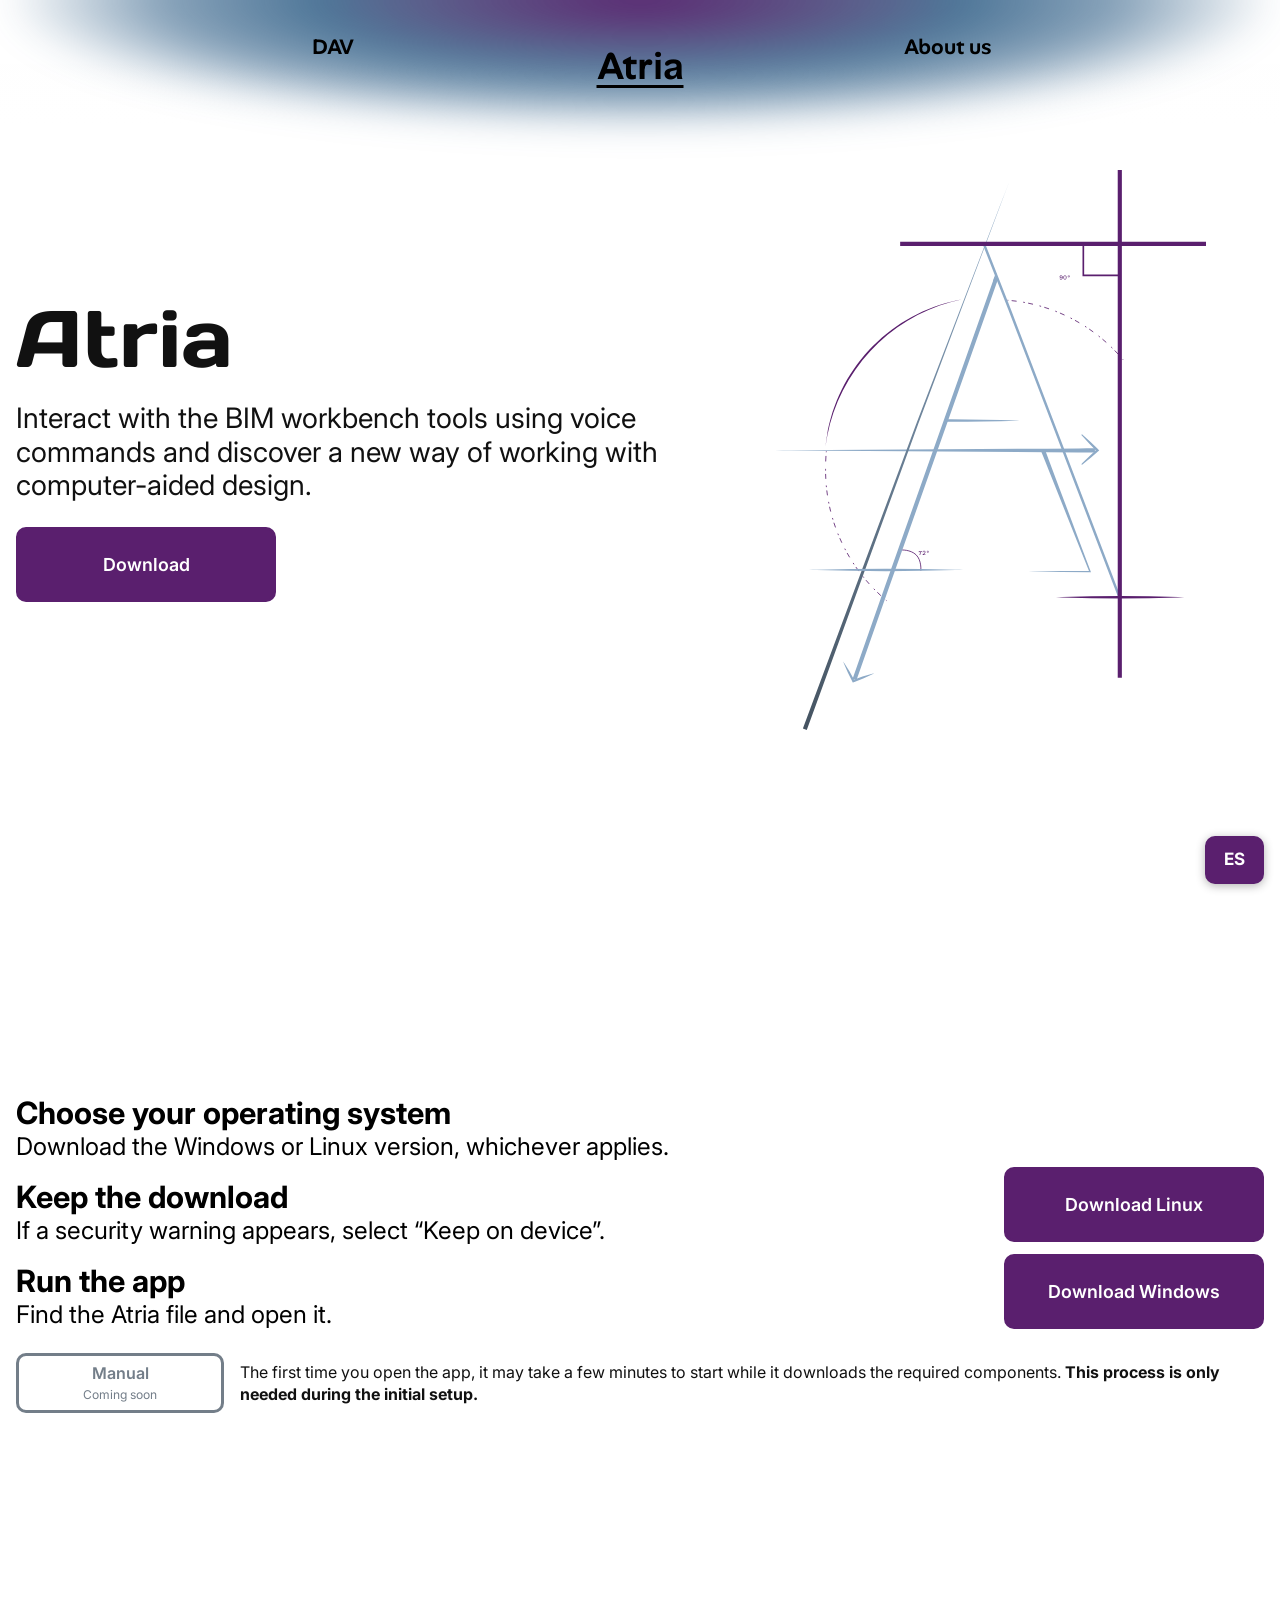
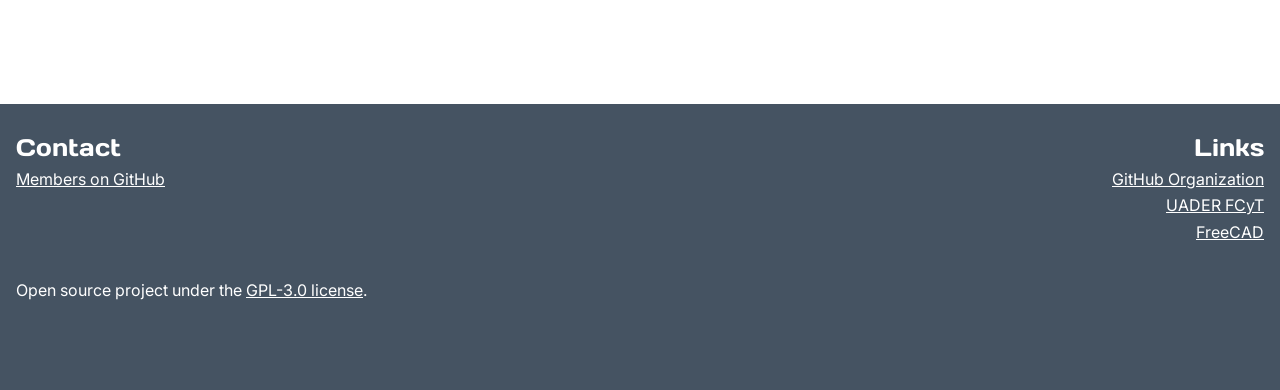
==== commit 89379e89: "fix(routing): correct page navigation URLs" ====
--- a/en/index.html
+++ b/en/index.html
@@ -5,14 +5,14 @@
   <meta name="viewport" content="width=device-width, initial-scale=1">
   <title>Atria — Voice commands for the BIM workbench</title>
   <meta name="description" content="Atria lets you interact with the BIM workbench tools using voice commands. Open source project from UADER.">
-  <link rel="canonical" href="https://dav-atria-web.vercel.app/en/">
-  <link rel="alternate" hreflang="es" href="https://dav-atria-web.vercel.app/">
-  <link rel="alternate" hreflang="en" href="https://dav-atria-web.vercel.app/en/">
-  <link rel="alternate" hreflang="x-default" href="https://dav-atria-web.vercel.app/">
+  <link rel="canonical" href="https://dav-atria-web.vercel.app/en/atria">
+  <link rel="alternate" hreflang="es" href="https://dav-atria-web.vercel.app/atria">
+  <link rel="alternate" hreflang="en" href="https://dav-atria-web.vercel.app/en/atria">
+  <link rel="alternate" hreflang="x-default" href="https://dav-atria-web.vercel.app/atria">
   <meta property="og:type" content="website">
   <meta property="og:title" content="Atria — Voice commands for the BIM workbench">
   <meta property="og:description" content="Atria lets you interact with the BIM workbench tools using voice commands. Open source project from UADER.">
-  <meta property="og:url" content="https://dav-atria-web.vercel.app/en/">
+  <meta property="og:url" content="https://dav-atria-web.vercel.app/en/atria">
   <meta property="og:locale" content="en_US">
   <!-- TODO: og:image (URL absoluta bajo https://dav-atria-web.vercel.app/assets/img/) cuando se exporte desde Figma -->
   <link rel="icon" type="image/svg+xml" href="../assets/img/atria-ilustracion.svg">
@@ -25,9 +25,9 @@
     <div class="nav-blob" aria-hidden="true"></div>
     <div class="site-header__bar">
       <nav id="main-nav" class="main-nav" aria-label="Main">
-        <a href="../en/dav.html">DAV</a>
-        <a href="../en/index.html" aria-current="page"><span translate="no" class="notranslate">Atria</span></a>
-        <a href="../en/about.html">About us</a>
+        <a href="/en/DAV">DAV</a>
+        <a href="/en/atria" aria-current="page"><span translate="no" class="notranslate">Atria</span></a>
+        <a href="/en/aboutUs">About us</a>
       </nav>
     </div>
   </header>
@@ -99,7 +99,7 @@
   </footer>
 
   <nav class="lang-switch lang-switch--atria" aria-label="Language">
-    <a href="../index.html" lang="es" hreflang="es" title="Español">ES</a>
+    <a href="/atria" lang="es" hreflang="es" title="Español">ES</a>
   </nav>
 
   <script src="../js/config.js"></script>
--- a/css/styles.css
+++ b/css/styles.css
@@ -125,6 +125,14 @@
   min-height: var(--header-h);
   pointer-events: none;
 }
+.site-header::before {
+  content: "";
+  position: absolute;
+  inset: 0;
+  z-index: 0;
+  background: linear-gradient(to top, transparent, rgba(255, 255, 255, 1));
+  pointer-events: none;
+}
 .site-header > .site-header__bar { pointer-events: auto; }
 .site-header { transition: transform var(--btn-transition); }
 .site-header.is-footer-visible { transform: translateY(calc(-100% - 60px)); }
@@ -139,6 +147,7 @@
   aspect-ratio: auto;
   border-radius: 0 0 50% 50% / 0 0 100% 100%;
   pointer-events: none;
+  z-index: 1;
 }
 .site-header[data-active="atria"] {
   --nav-gradient: radial-gradient(ellipse farthest-side at 50% 50%, var(--atria-purple) 0%, color-mix(in srgb, var(--dav-navy) 75%, transparent) 50%, color-mix(in srgb, var(--dav-navy) 50%, transparent) 75%, transparent 100%);
@@ -171,6 +180,7 @@
   top: 0;
   left: 0;
   right: 0;
+  z-index: 2;
   height: var(--header-h);
   max-width: var(--container);
   margin: 0 auto;
@@ -236,10 +246,10 @@
   background: var(--lang-c);
   border: 3px solid var(--lang-c);
   border-radius: 10px;
-  box-shadow: 0 0 0 2px #fff, 0 2px 10px rgba(0, 0, 0, 0.3);
+  box-shadow: 0 2px 10px rgba(0, 0, 0, 0.3);
   transition: background var(--btn-transition), color var(--btn-transition);
 }
-.lang-switch a:hover { background: #fff; color: var(--lang-c); }
+.lang-switch a:hover { background: #fff; border-color: #fff; box-shadow: none; color: var(--lang-c); }
 .lang-switch a:focus-visible { outline: 3px solid var(--lang-c); outline-offset: 5px; }
 
 /* ---------- Secciones ---------- */
@@ -357,6 +367,12 @@
 .downloads--atria .manual .btn small {
   font-size: 0.75em;
 }
+.section--dav .manual .btn {
+  font-size: calc(var(--fs-btn) * 0.9);
+}
+.section--dav .manual .btn small {
+  font-size: 0.75em;
+}
 @media (max-width: 420px) {
   .downloads--atria > .downloads__actions {
     align-items: stretch;
@@ -372,6 +388,20 @@
     font-size: max(10px, 0.75em);
   }
   .downloads--atria .manual .btn {
+    width: min(208px, 70%);
+    height: 40px;
+    font-size: clamp(11px, 2.8vw, 12px);
+  }
+  .section--dav .steps > .btn-row .btn {
+    width: 100%;
+    height: max(48px, 3.75em);
+    padding: 0 6px;
+    font-size: clamp(12px, 3.1vw, 13px);
+  }
+  .section--dav .steps > .btn-row .btn small {
+    font-size: max(10px, 0.75em);
+  }
+  .section--dav .manual .btn {
     width: min(208px, 70%);
     height: 40px;
     font-size: clamp(11px, 2.8vw, 12px);
@@ -408,6 +438,33 @@
     width: min(208px, 42vw);
     height: clamp(40px, 6.6vw, 60px);
     font-size: clamp(11px, 1.4vw, 14px);
+  }
+  .section--dav .steps > .btn-row .btn {
+    width: calc(50% - 6px);
+    min-width: 0;
+    height: clamp(56px, 8.3vw, 75px);
+    padding: 0 6px;
+    font-size: clamp(13px, 1.667vw, 15px);
+  }
+  .section--dav .steps > .btn-row .btn small {
+    font-size: max(10px, 0.75em);
+  }
+  .section--dav .manual .btn {
+    width: min(208px, 42vw);
+    height: clamp(40px, 6.6vw, 60px);
+    font-size: clamp(11px, 1.4vw, 14px);
+  }
+}
+@media (min-width: 420px) and (max-width: 579px) {
+  .section--dav .steps > .btn-row {
+    flex-direction: column;
+  }
+}
+@media (min-width: 901px) and (max-width: 903.99px) {
+  .section--dav .steps > .btn-row .btn {
+    width: calc(50vw - 29.6px);
+    max-width: none;
+    flex-shrink: 0;
   }
 }
 @media (min-width: 420px) and (max-width: 765.99px) {
@@ -448,6 +505,18 @@
   .downloads--atria .manual {
     grid-column: 1 / -1;
     grid-row: 2;
+  }
+  .section--dav .steps > .btn-row .btn {
+    width: 260px;
+    max-width: 100%;
+    min-width: auto;
+    flex-shrink: 1;
+    height: 75px;
+    padding: 0 8px;
+    font-size: var(--fs-btn);
+  }
+  .section--dav .steps > .btn-row .btn small {
+    font-size: 0.75rem;
   }
 }
 .downloads__video {
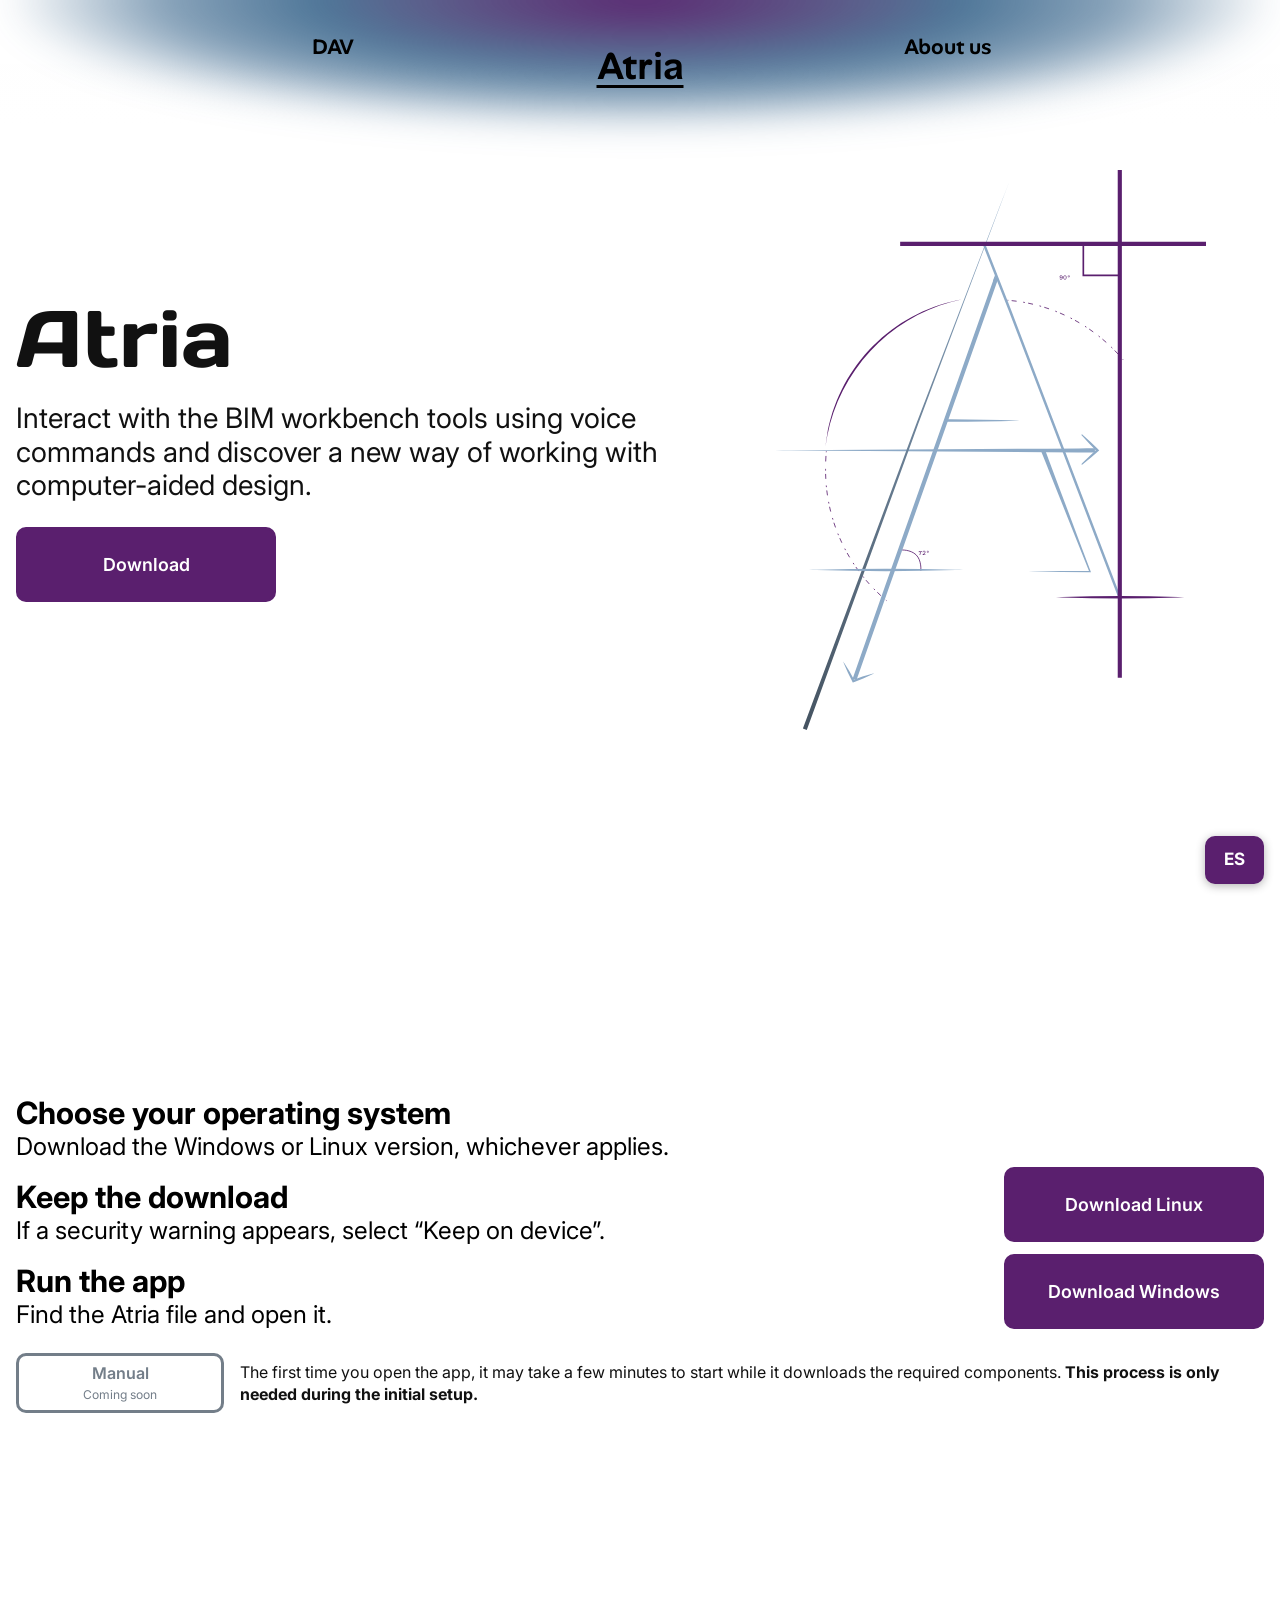
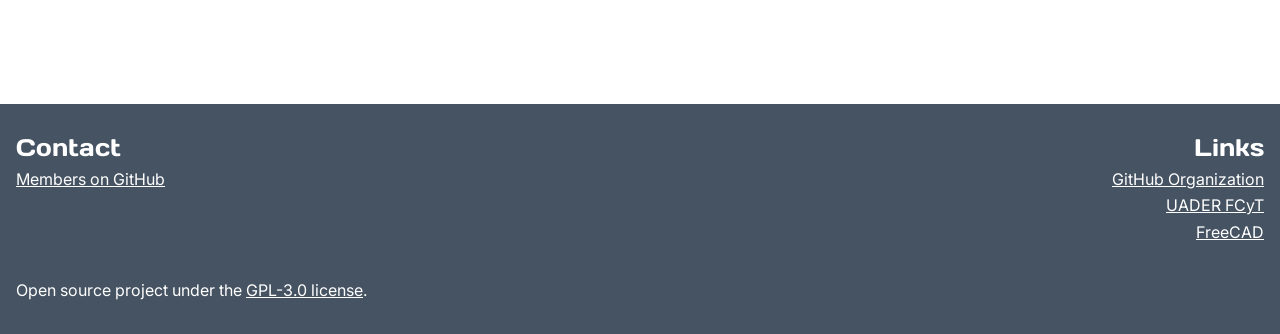
==== commit 80c5f54e: "fix(pages): correct page names" ====
--- a/en/index.html
+++ b/en/index.html
@@ -3,14 +3,14 @@
 <head>
   <meta charset="utf-8">
   <meta name="viewport" content="width=device-width, initial-scale=1">
-  <title>Atria — Voice commands for the BIM workbench</title>
+  <title>Atria</title>
   <meta name="description" content="Atria lets you interact with the BIM workbench tools using voice commands. Open source project from UADER.">
   <link rel="canonical" href="https://dav-atria-web.vercel.app/en/atria">
   <link rel="alternate" hreflang="es" href="https://dav-atria-web.vercel.app/atria">
   <link rel="alternate" hreflang="en" href="https://dav-atria-web.vercel.app/en/atria">
   <link rel="alternate" hreflang="x-default" href="https://dav-atria-web.vercel.app/atria">
   <meta property="og:type" content="website">
-  <meta property="og:title" content="Atria — Voice commands for the BIM workbench">
+  <meta property="og:title" content="Atria">
   <meta property="og:description" content="Atria lets you interact with the BIM workbench tools using voice commands. Open source project from UADER.">
   <meta property="og:url" content="https://dav-atria-web.vercel.app/en/atria">
   <meta property="og:locale" content="en_US">
--- a/css/styles.css
+++ b/css/styles.css
@@ -558,7 +558,7 @@
 .team__list li { padding: 2px 0; }
 
 /* ---------- Footer ---------- */
-.site-footer { background: var(--atria-slate); color: #fff; padding: 32px 0 88px; } /* margen abajo: no tapar los links con el botón de idioma */
+.site-footer { background: var(--atria-slate); color: #fff; padding: 32px 0 32px; } /* deja espacio para el botón de idioma fijo */
 .site-footer--atria { background: var(--atria-slate); }
 /* Figma usa blanco sobre #49A6CF (2.7:1, no cumple AA); se usa texto oscuro (6:1) */
 .site-footer--dav { background: var(--dav-sky); color: #0b1f2e; }
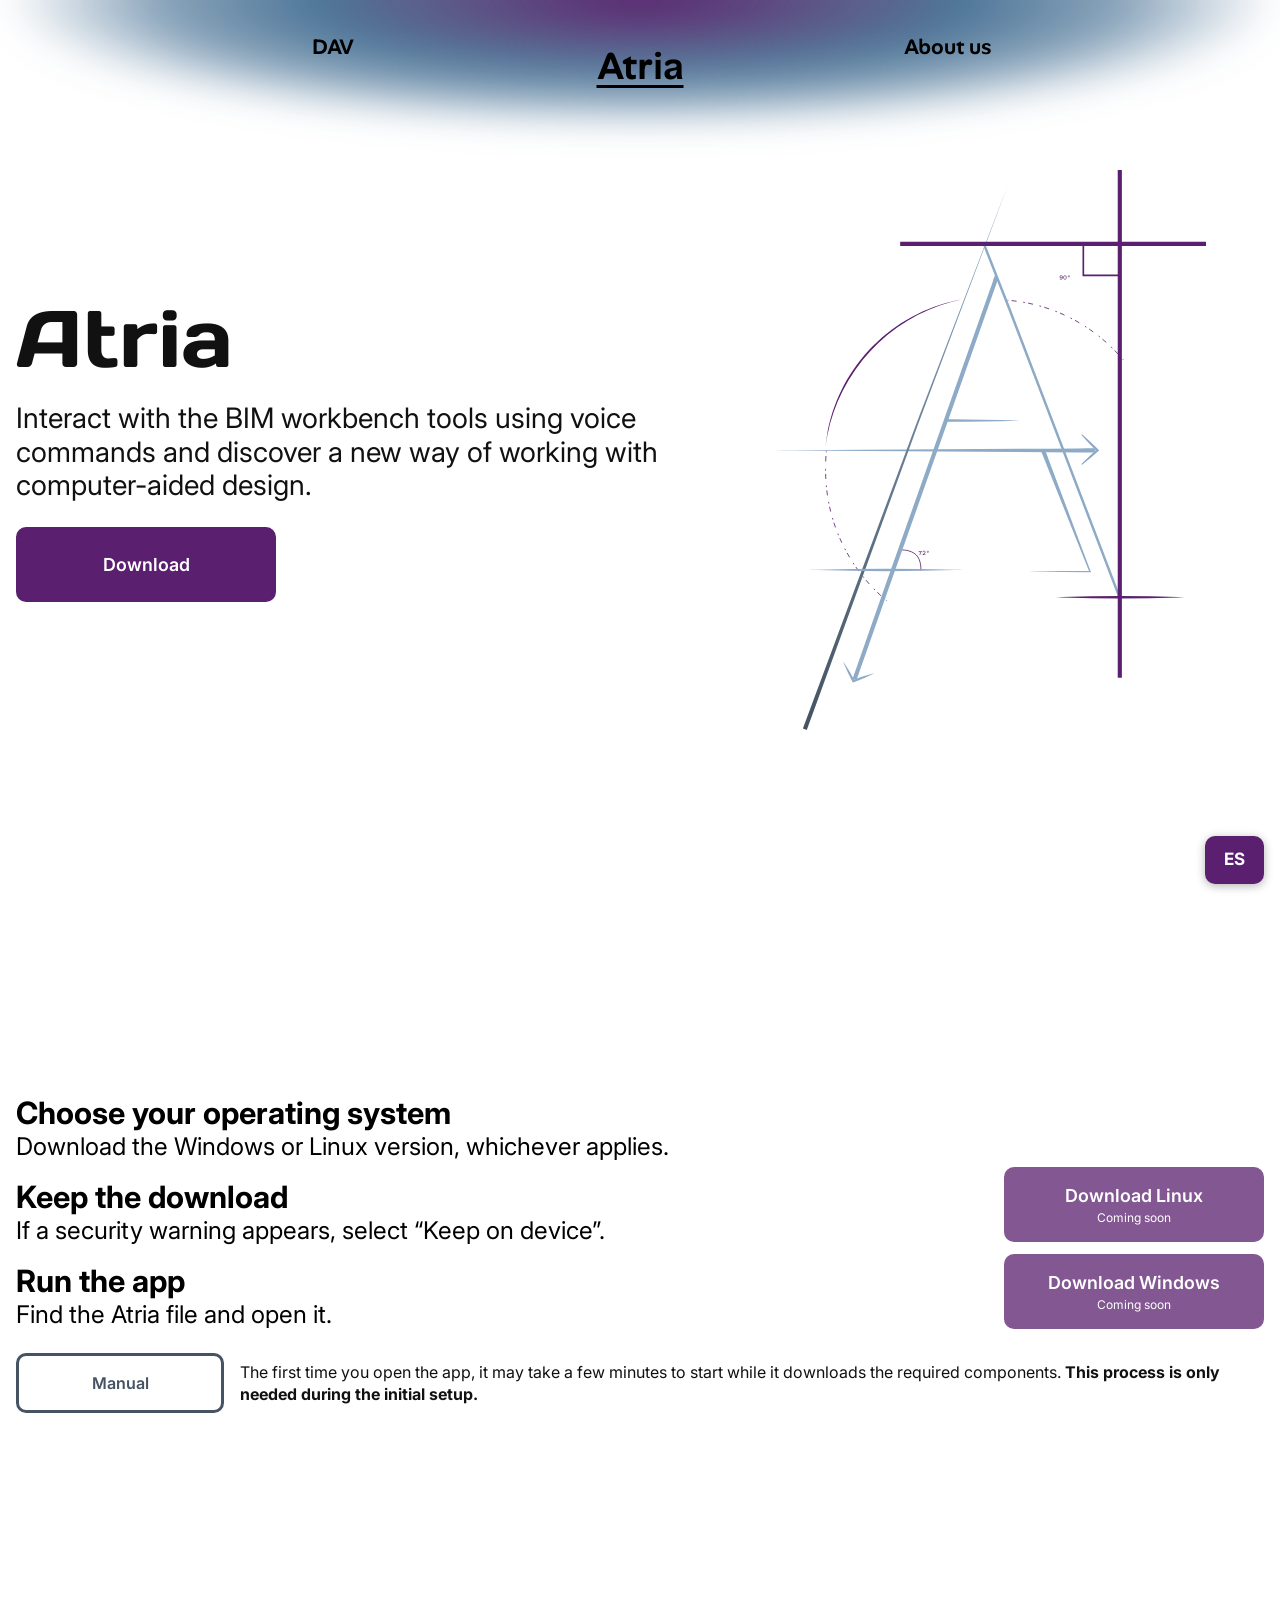
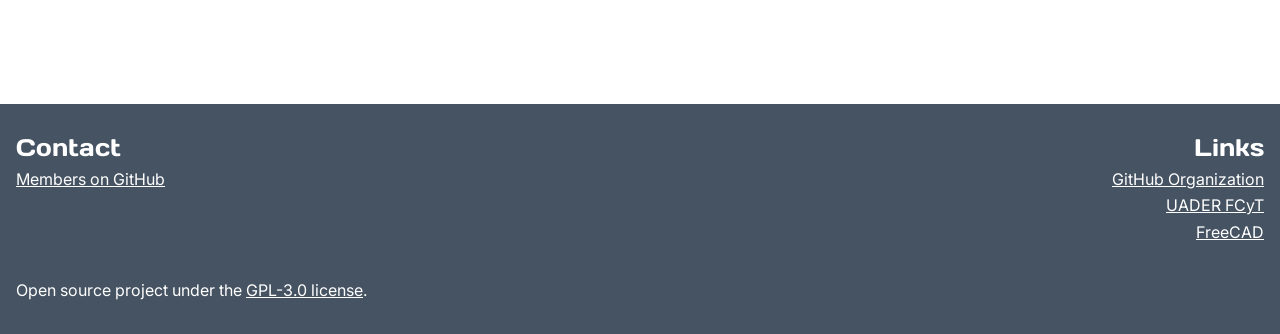
==== commit 5dde86e2: "feat(manuals): add Google Drive links" ====
--- a/en/index.html
+++ b/en/index.html
@@ -89,8 +89,7 @@
         <h2 class="site-footer__title">Links</h2>
         <ul>
           <li><a href="https://github.com/DAv-Project-Team-UADER" target="_blank" rel="noopener noreferrer">GitHub Organization</a></li>
-          <!-- TODO: confirmar la URL oficial de UADER FCyT y cargarla en js/config.js (uader) -->
-          <li><span data-link="uader">UADER FCyT</span></li>
+          <li><a href="https://fcytcdelu.uader.edu.ar/" target="_blank" rel="noopener noreferrer">UADER FCyT</a></li>
           <li><a href="https://www.freecad.org" target="_blank" rel="noopener noreferrer">FreeCAD</a></li>
         </ul>
       </div>
